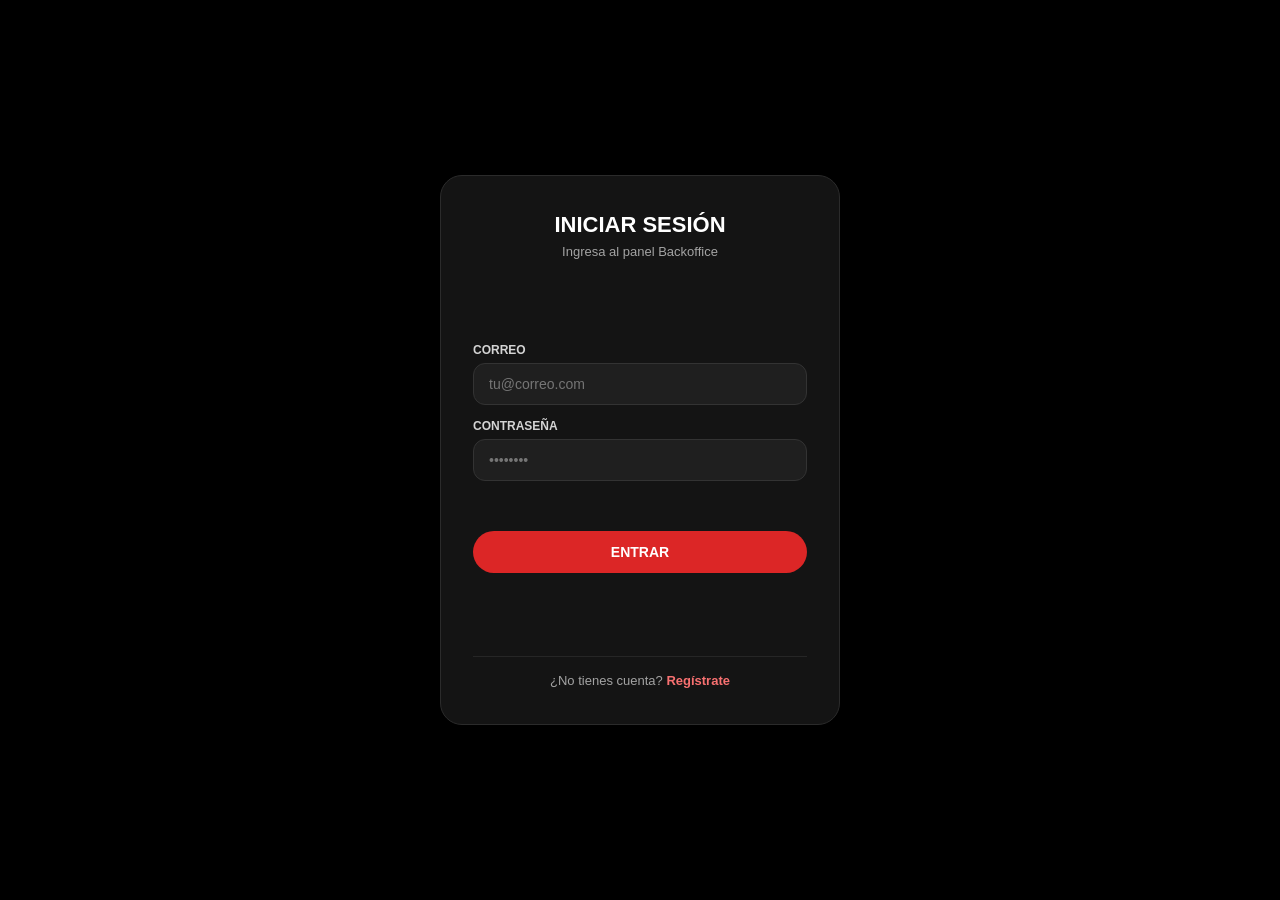
==== index.html @ c3bbd305 "feat: tercer avance CRUD completo de proyectos y cerrar sesion" ====
<!DOCTYPE html>
<html lang="es">
<head>
  <meta charset="UTF-8">
  <meta http-equiv="refresh" content="0; url=backoffice/login.html">
  <style>
    html, body {
      background-color: #000000;
      margin: 0;
    }
  </style>
  <script>
    window.location.replace("backoffice/login.html");
  </script>
</head>
<body></body>
</html>
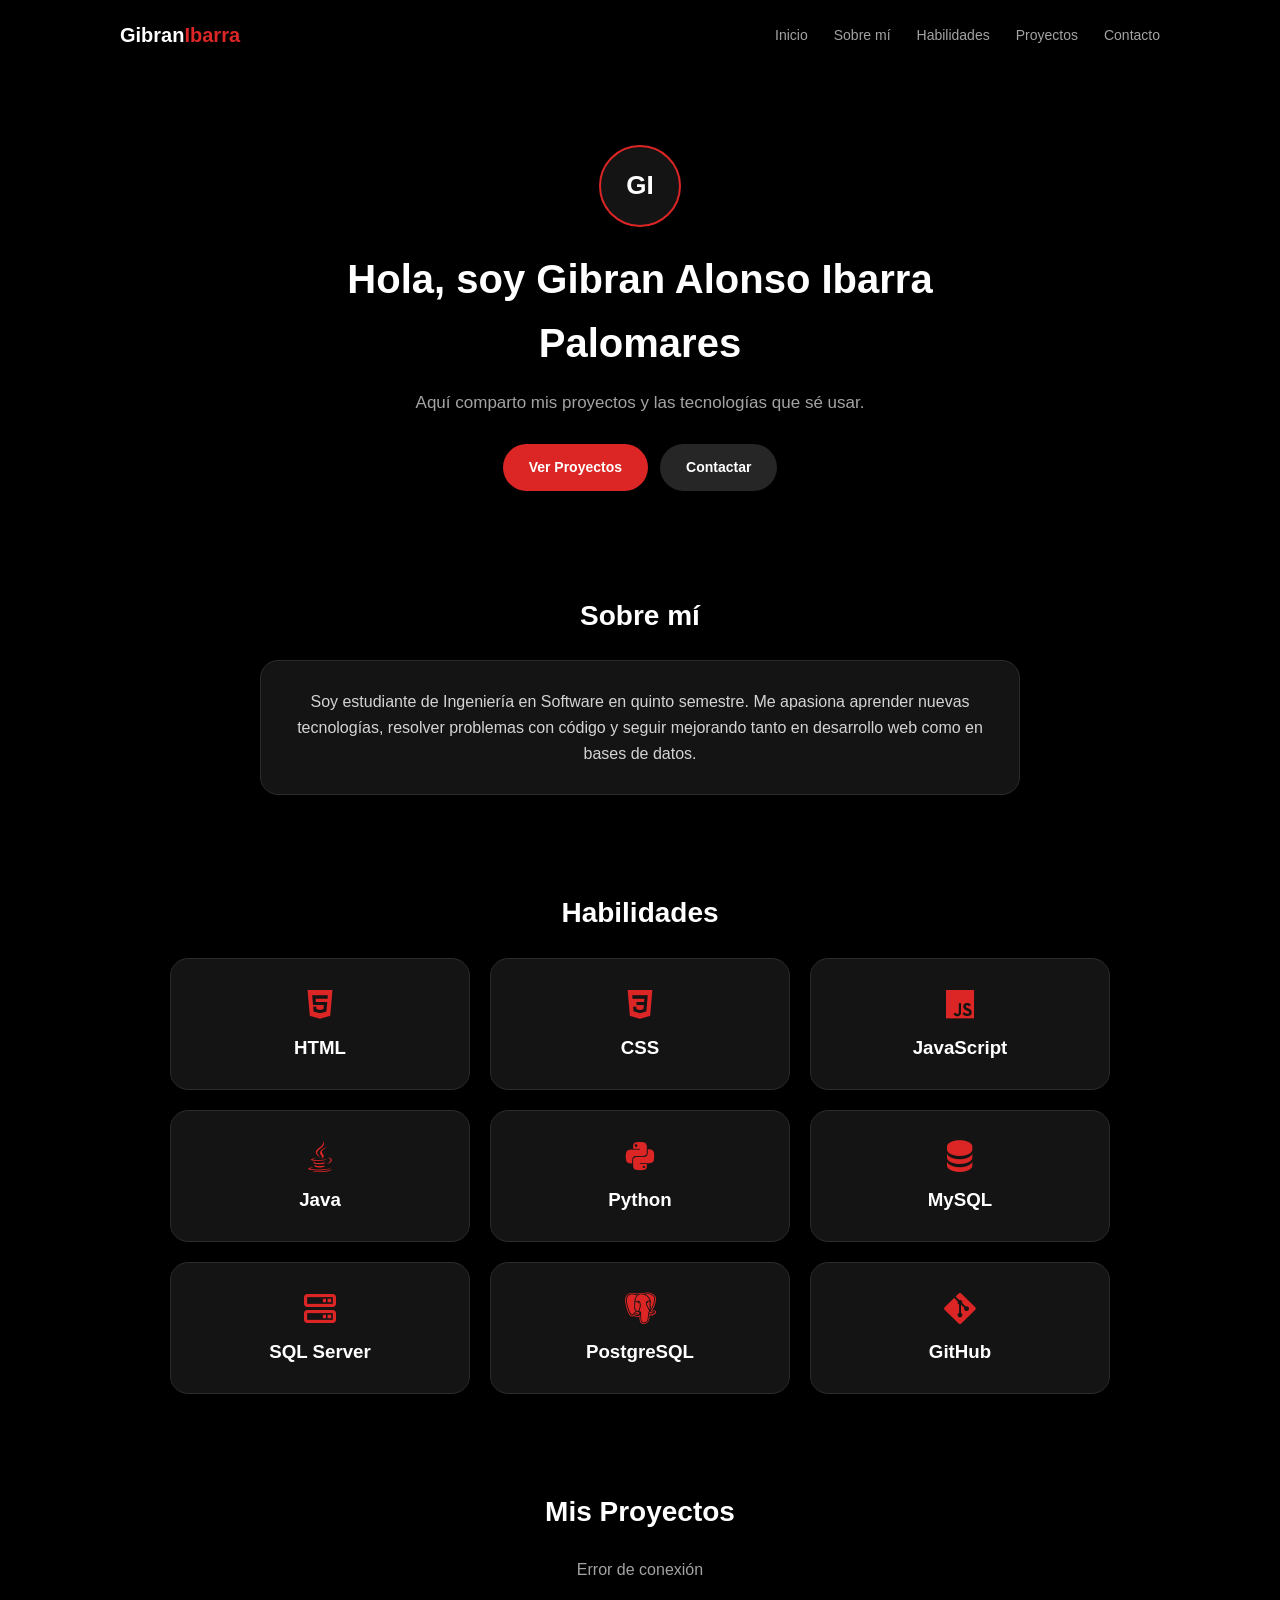
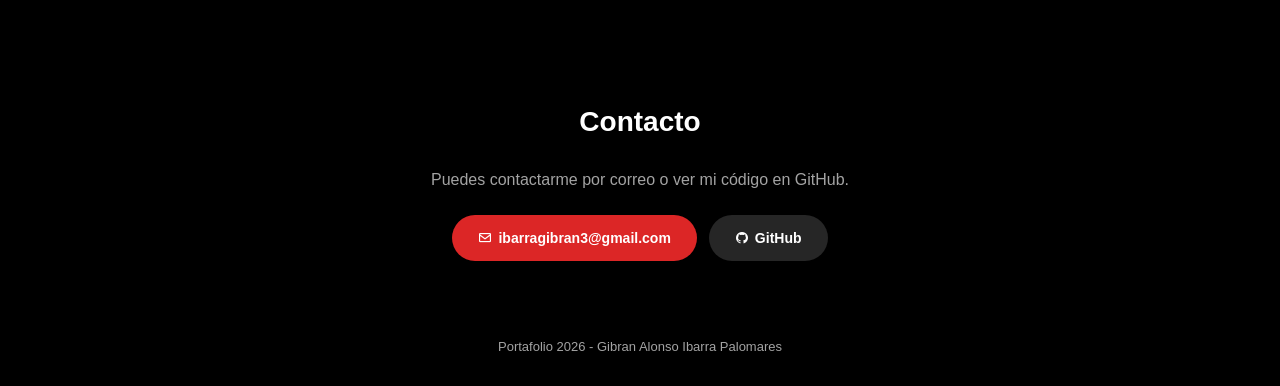
==== commit b02cdbc9: "feat: cuarto avance portafolio publico con GET publicProjects" ====
--- a/index.html
+++ b/index.html
@@ -2,7 +2,7 @@
 <html lang="es">
 <head>
   <meta charset="UTF-8">
-  <meta http-equiv="refresh" content="0; url=backoffice/login.html">
+  <meta http-equiv="refresh" content="0; url=portafolio/index.html">
   <style>
     html, body {
       background-color: #000000;
@@ -10,7 +10,7 @@
     }
   </style>
   <script>
-    window.location.replace("backoffice/login.html");
+    window.location.replace("portafolio/index.html");
   </script>
 </head>
 <body></body>
